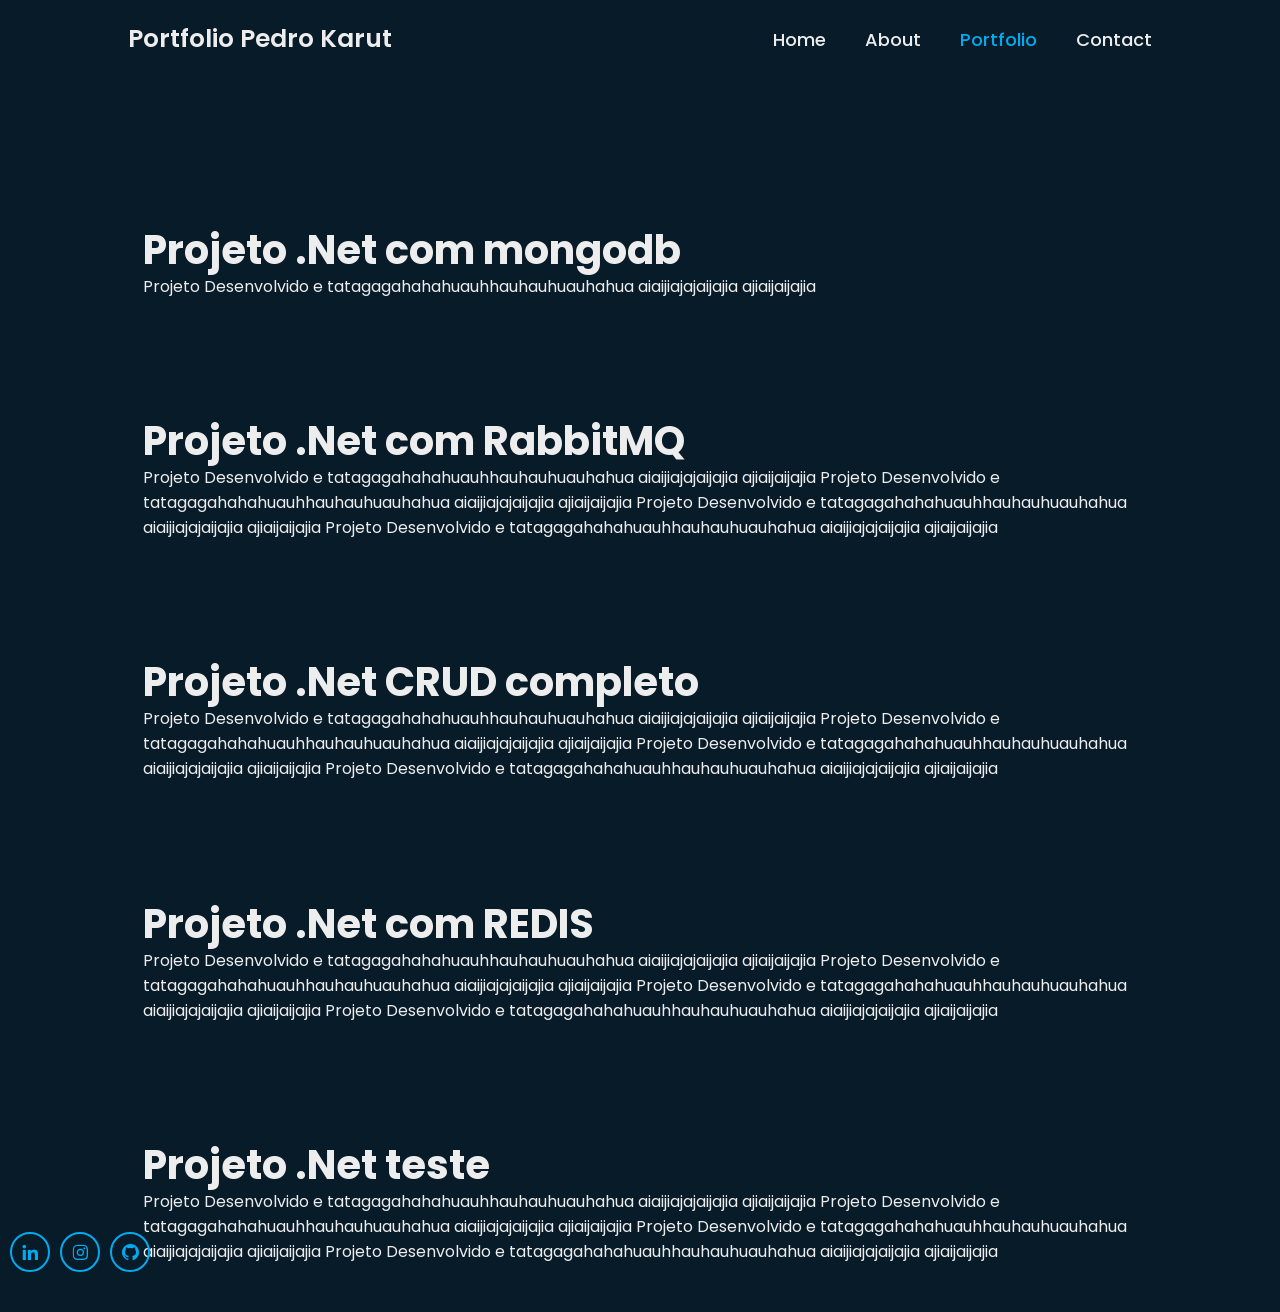
==== portfolio.html @ d159a4c1 "adição de páginas" ====
<!DOCTYPE html>
<html lang="en"> 

<head>
    <meta charset="UTF-8">
    <meta http-equiv="X-UA-Compatible" content="IE=edge">
    <meta name="viewport" content="width=device-width, initial-scale=1.0">
    <title> Portfolio Pedro Karut </title>
    <link rel="stylesheet" href="portfolio.css">
    <link href='https://unpkg.com/boxicons@2.1.4/css/boxicons.min.css' rel='stylesheet'>
</head>

<body>
    <header class="header">
        <a href="#" class="logo">Portfolio Pedro Karut</a>

        <nav class="navbar">
            <a href="index.html" >Home</a>
            <a href="#" >About</a>
            <a href="portfolio.html" class="active">Portfolio</a>
            <a href="contact.html" >Contact</a>
        </nav>
    </header>

    <section class="home">
        <div class="home-content">
            <h1>Projeto .Net com mongodb</h1>
            <p>Projeto Desenvolvido e tatagagahahahuauhhauhauhuauhahua aiaijiajajaijajia ajiaijaijajia</p>
        </div>

        <div class="home-content">
            <h1>Projeto .Net com RabbitMQ</h1>
            <p>Projeto Desenvolvido e tatagagahahahuauhhauhauhuauhahua aiaijiajajaijajia ajiaijaijajia</p>
            <p>Projeto Desenvolvido e tatagagahahahuauhhauhauhuauhahua aiaijiajajaijajia ajiaijaijajia</p>
            <p>Projeto Desenvolvido e tatagagahahahuauhhauhauhuauhahua aiaijiajajaijajia ajiaijaijajia</p>
            <p>Projeto Desenvolvido e tatagagahahahuauhhauhauhuauhahua aiaijiajajaijajia ajiaijaijajia</p>
        </div>

        <div class="home-content">
            <h1>Projeto .Net CRUD completo</h1>
            <p>Projeto Desenvolvido e tatagagahahahuauhhauhauhuauhahua aiaijiajajaijajia ajiaijaijajia</p>
            <p>Projeto Desenvolvido e tatagagahahahuauhhauhauhuauhahua aiaijiajajaijajia ajiaijaijajia</p>
            <p>Projeto Desenvolvido e tatagagahahahuauhhauhauhuauhahua aiaijiajajaijajia ajiaijaijajia</p>
            <p>Projeto Desenvolvido e tatagagahahahuauhhauhauhuauhahua aiaijiajajaijajia ajiaijaijajia</p>
        </div>

        <div class="home-content">
            <h1>Projeto .Net com REDIS</h1>
            <p>Projeto Desenvolvido e tatagagahahahuauhhauhauhuauhahua aiaijiajajaijajia ajiaijaijajia</p>
            <p>Projeto Desenvolvido e tatagagahahahuauhhauhauhuauhahua aiaijiajajaijajia ajiaijaijajia</p>
            <p>Projeto Desenvolvido e tatagagahahahuauhhauhauhuauhahua aiaijiajajaijajia ajiaijaijajia</p>
            <p>Projeto Desenvolvido e tatagagahahahuauhhauhauhuauhahua aiaijiajajaijajia ajiaijaijajia</p>
        </div>

        <div class="home-content">
            <h1>Projeto .Net teste</h1>
            <p>Projeto Desenvolvido e tatagagahahahuauhhauhauhuauhahua aiaijiajajaijajia ajiaijaijajia</p>
            <p>Projeto Desenvolvido e tatagagahahahuauhhauhauhuauhahua aiaijiajajaijajia ajiaijaijajia</p>
            <p>Projeto Desenvolvido e tatagagahahahuauhhauhauhuauhahua aiaijiajajaijajia ajiaijaijajia</p>
            <p>Projeto Desenvolvido e tatagagahahahuauhhauhauhuauhahua aiaijiajajaijajia ajiaijaijajia</p>
        </div>
        
    </section>

    <footer>
        <div class="home-sci">
            <a href="https://www.linkedin.com/in/pedro-karut-gimenez-83218a58/"><i class='bx bxl-linkedin'></i></a>
            <a href="https://www.instagram.com/pedrokarut/"><i class='bx bxl-instagram'></i></a>
            <a href="https://github.com/pedrokarut"><i class='bx bxl-github'></i></a>
        </div>
    </footer>
    


</body>






















































</html>
---- portfolio.css ----
@import url('https://fonts.googleapis.com/css2?family=Poppins:wght@300;400;500;600;700;800;900&display=swap');

* {
    margin: 0;
    padding: 0;
    box-sizing: border-box;
    font-family: 'Poppins', sans-serif;
}

body {
    background: #081b29;
    color: #ededed;
}

.header {
    position: fixed;
    top: 0;
    left: 0;
    width: 100%;
    padding: 20px 10%;
    background: transparent;
    display: flex;
    justify-content: space-between;
    align-items: center;
    z-index: 100;
}

.logo {
    position: relative;
    font-size: 25px;
    color: #ededed;
    text-decoration: none;
    font-weight: 600;
}

.logo::before {
    content: '';
    position: absolute;
    top: 0;
    right: 0;
    width: 100%;
    height: 100%;
    background-color: #081b29;
    animation: showRight 1s ease forwards;
    animation-delay: .4s;
}

.navbar a {
    font-size: 18px;
    color: #ededed;
    text-decoration: none;
    font-weight: 500;
    margin-left: 35px;
}

.navbar a:hover,
.navbar a.active {
    color: #00abf0;
}

.home {
    margin-top: 9%;
    display: inline-block;
    align-items: center;
    padding: 0 10%;
    background-color: #081b29;
}

.home-content {
    max-width: 100%;
    display: inline-block;
    margin-top: 10%;
    padding: 8px 15px;
    align-content: center;
}

.home-content h1 {
    position: relative;
    font-size: 40px;
    font-weight: 700;
    line-height: 1.2;
}

.home-content h1::before {
    content: '';
    position: absolute;
    top: 0;
    right: 0;
    width: 100%;
    height: 100%;
    background-color: #081b29;
    animation: showRight 1s ease forwards;
    animation-delay: 1s;
}

.home-content h3 {
    position: relative;
    font-size: 32px;
    font-weight: 700;
    color: #00abf0;
}

.home-content h3::before {
    content: '';
    position: absolute;
    top: 0;
    right: 0;
    width: 100%;
    height: 100%;
    background-color: #081b29;
    animation: showRight 1s ease forwards;
    animation-delay: 1.3s;
}

.home-content p {
    position: relative;
    font-size: 16px;
    display: contents;
}

.home-content p::before {
    content: '';
    position: absolute;
    top: 0;
    right: 0;
    width: 100%;
    height: 100%;
    background-color: #081b29;
    animation: showRight 1s ease forwards;
    animation-delay: 1.7s;
}

.home-content .btn-box {
    position: relative;
    display: flex;
    justify-content: space-between;
    width: 345px;
    height: 50px;
}

.home-content .btn-box::before {
    content: '';
    position: absolute;
    top: 0;
    right: 0;
    width: 100%;
    height: 100%;
    background-color: #081b29;
    animation: showRight 1s ease forwards;
    animation-delay: 1.9s;
    z-index: 2;
}

.btn-box a {
    position: relative;
    display: inline-flex;
    justify-content: center;
    align-items: center;
    width: 150px;
    height: 100%;
    border: 2px solid #00abf0;
    border-radius: 8px;
    font-size: 19px;
    background: #00abf0;
    color: #081b29;
    text-decoration: none;
    font-weight: 600;
    letter-spacing: 1px;
    z-index: 1;
    overflow: hidden;
    transition: .5s;
}

.btn-box a:nth-child(2) {
    background: transparent;
    color: #00abf0;
}

.btn-box a:nth-child(1) {
    background: transparent;
    color: #00abf0;
}

.btn-box a::before {
    content: '';
    position: absolute;
    top: 0;
    left: 0;
    width: 0;
    height: 100%;
    background-color: #081b29;
    z-index: -1;
    transition: .5s;
}

.btn-box a:hover::before {
    content: '';
    position: absolute;
    top: 0;
    left: 0;
    width: 100%;
    height: 100%;
    background-color: #00abf0;
    z-index: -1;
}

.btn-box a:hover {
    color: #081b29;
}

.home-sci {
    position: relative;
    bottom: 40px;
    width: 150px;
    background-color: transparent;
    display: flex;
    justify-content: space-between;
}

.home-sci::before {
    content: '';
    position: relative;
    top: 0;
    right: 0;
    width: 100%;
    height: 100%;
    background-color: #081b29;
    animation: showRight 1s ease forwards;
    animation-delay: 2.6s;
    z-index: 2;
}

.home-sci a:hover {
    color: #081b29;
}


.home-sci a {
    position: relative;
    display: inline-flex;
    align-items: center;
    justify-content: center;
    width: 40px;
    height: 40px;
    background: transparent;
    border: 2px solid #00abf0;
    border-radius: 50%;
    font-size: 20px;
    color: #00abf0;
    text-decoration: none;
    z-index: 1;
    overflow: hidden;
    transition: .5s;
}

.home-sci a::before {
    content: '';
    position: absolute;
    top: 0;
    left: 0;
    width: 0;
    height: 100%;
    background-color: #00abf0;
    z-index: -1;
    transition:  .5s;
}

.home-sci a:hover::before {
   width: 100%;
}


.foto {
    opacity: 0.5;
    position: relative;
}

/* ANIMATIONS KEYFRAMES */ 
@keyframes showRight {
    100% {
        width: 0;
    }
}
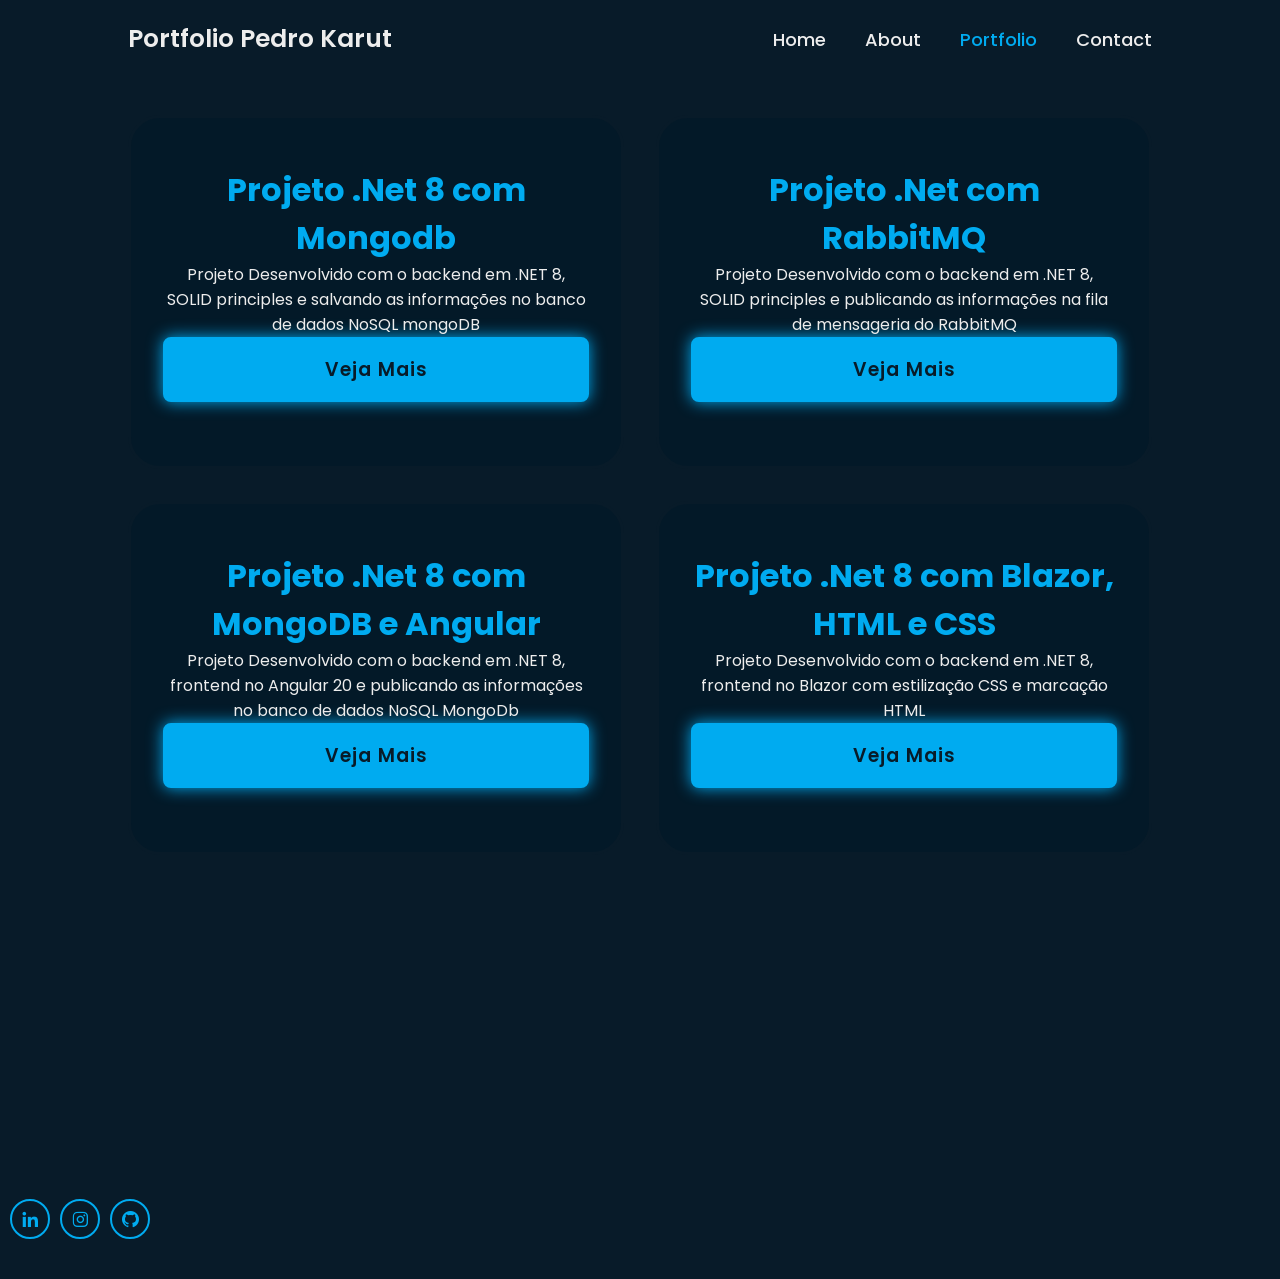
==== commit 6e76e228: "adição da tela de projetos" ====
--- a/portfolio.html
+++ b/portfolio.html
@@ -24,40 +24,32 @@
 
     <section class="home">
         <div class="home-content">
-            <h1>Projeto .Net com mongodb</h1>
-            <p>Projeto Desenvolvido e tatagagahahahuauhhauhauhuauhahua aiaijiajajaijajia ajiaijaijajia</p>
-        </div>
+            <div class="box">
+                <h3>Projeto .Net 8 com Mongodb</h3>
+                <p>Projeto Desenvolvido com o backend em .NET 8, SOLID principles e salvando as informações</p>
+                <p>no banco de dados NoSQL mongoDB</p>
+                <a href="https://github.com/pedrokarut/AngularAplicattion" class="btn">Veja Mais</a>
+            </div>
 
-        <div class="home-content">
-            <h1>Projeto .Net com RabbitMQ</h1>
-            <p>Projeto Desenvolvido e tatagagahahahuauhhauhauhuauhahua aiaijiajajaijajia ajiaijaijajia</p>
-            <p>Projeto Desenvolvido e tatagagahahahuauhhauhauhuauhahua aiaijiajajaijajia ajiaijaijajia</p>
-            <p>Projeto Desenvolvido e tatagagahahahuauhhauhauhuauhahua aiaijiajajaijajia ajiaijaijajia</p>
-            <p>Projeto Desenvolvido e tatagagahahahuauhhauhauhuauhahua aiaijiajajaijajia ajiaijaijajia</p>
-        </div>
+            <div class="box">
+                <h3>Projeto .Net com RabbitMQ</h3>
+                <p>Projeto Desenvolvido com o backend em .NET 8, SOLID principles e publicando as informações</p>
+                <p>na fila de mensageria do RabbitMQ</p>
+                <a href="https://github.com/pedrokarut/RabbitMQ" class="btn">Veja Mais</a>
+            </div>
 
-        <div class="home-content">
-            <h1>Projeto .Net CRUD completo</h1>
-            <p>Projeto Desenvolvido e tatagagahahahuauhhauhauhuauhahua aiaijiajajaijajia ajiaijaijajia</p>
-            <p>Projeto Desenvolvido e tatagagahahahuauhhauhauhuauhahua aiaijiajajaijajia ajiaijaijajia</p>
-            <p>Projeto Desenvolvido e tatagagahahahuauhhauhauhuauhahua aiaijiajajaijajia ajiaijaijajia</p>
-            <p>Projeto Desenvolvido e tatagagahahahuauhhauhauhuauhahua aiaijiajajaijajia ajiaijaijajia</p>
-        </div>
+            <div class="box">
+                <h3>Projeto .Net 8 com MongoDB e Angular</h3>
+                <p>Projeto Desenvolvido com o backend em .NET 8, frontend no Angular 20 e publicando as informações</p>
+                <p>no banco de dados NoSQL MongoDb</p>
+                <a href="https://github.com/pedrokarut/APINetComMongoDB" class="btn">Veja Mais</a>
+            </div>
 
-        <div class="home-content">
-            <h1>Projeto .Net com REDIS</h1>
-            <p>Projeto Desenvolvido e tatagagahahahuauhhauhauhuauhahua aiaijiajajaijajia ajiaijaijajia</p>
-            <p>Projeto Desenvolvido e tatagagahahahuauhhauhauhuauhahua aiaijiajajaijajia ajiaijaijajia</p>
-            <p>Projeto Desenvolvido e tatagagahahahuauhhauhauhuauhahua aiaijiajajaijajia ajiaijaijajia</p>
-            <p>Projeto Desenvolvido e tatagagahahahuauhhauhauhuauhahua aiaijiajajaijajia ajiaijaijajia</p>
-        </div>
-
-        <div class="home-content">
-            <h1>Projeto .Net teste</h1>
-            <p>Projeto Desenvolvido e tatagagahahahuauhhauhauhuauhahua aiaijiajajaijajia ajiaijaijajia</p>
-            <p>Projeto Desenvolvido e tatagagahahahuauhhauhauhuauhahua aiaijiajajaijajia ajiaijaijajia</p>
-            <p>Projeto Desenvolvido e tatagagahahahuauhhauhauhuauhahua aiaijiajajaijajia ajiaijaijajia</p>
-            <p>Projeto Desenvolvido e tatagagahahahuauhhauhauhuauhahua aiaijiajajaijajia ajiaijaijajia</p>
+            <div class="box">
+                <h3>Projeto .Net 8 com Blazor, HTML e CSS</h3>
+                <p>Projeto Desenvolvido com o backend em .NET 8, frontend no Blazor com estilização CSS e marcação HTML</p>
+                <a href="https://github.com/pedrokarut/SimpleBookCatalog" class="btn">Veja Mais</a>
+            </div>
         </div>
         
     </section>
--- a/portfolio.css
+++ b/portfolio.css
@@ -66,14 +66,6 @@
     background-color: #081b29;
 }
 
-.home-content {
-    max-width: 100%;
-    display: inline-block;
-    margin-top: 10%;
-    padding: 8px 15px;
-    align-content: center;
-}
-
 .home-content h1 {
     position: relative;
     font-size: 40px;
@@ -151,64 +143,8 @@
     z-index: 2;
 }
 
-.btn-box a {
-    position: relative;
-    display: inline-flex;
-    justify-content: center;
-    align-items: center;
-    width: 150px;
-    height: 100%;
-    border: 2px solid #00abf0;
-    border-radius: 8px;
-    font-size: 19px;
-    background: #00abf0;
-    color: #081b29;
-    text-decoration: none;
-    font-weight: 600;
-    letter-spacing: 1px;
-    z-index: 1;
-    overflow: hidden;
-    transition: .5s;
-}
-
-.btn-box a:nth-child(2) {
-    background: transparent;
-    color: #00abf0;
-}
-
-.btn-box a:nth-child(1) {
-    background: transparent;
-    color: #00abf0;
-}
-
-.btn-box a::before {
-    content: '';
-    position: absolute;
-    top: 0;
-    left: 0;
-    width: 0;
-    height: 100%;
-    background-color: #081b29;
-    z-index: -1;
-    transition: .5s;
-}
-
-.btn-box a:hover::before {
-    content: '';
-    position: absolute;
-    top: 0;
-    left: 0;
-    width: 100%;
-    height: 100%;
-    background-color: #00abf0;
-    z-index: -1;
-}
-
-.btn-box a:hover {
-    color: #081b29;
-}
-
 .home-sci {
+    margin-top: 30%;
     position: relative;
     bottom: 40px;
     width: 150px;
@@ -275,6 +211,61 @@
     position: relative;
 }
 
+.home .box {
+    flex: 1 1 30rem;
+    background: #031928;
+    padding: 3rem 2rem 4rem;
+    border-radius: 2rem;
+    text-align: center;
+    border: .2rem solid #081b29;
+    height: auto;
+    transition: .5s ease;
+}
+
+.box a {
+    display: flex;
+    justify-content: center;
+    align-items: center;
+    border: 2px solid #00abf0;
+    border-radius: 8px;
+    font-size: 19px;
+    background: #00abf0;
+    color: #081b29;
+    text-decoration: none;
+    font-weight: 600;
+    letter-spacing: 1px;
+    z-index: 1;
+    overflow: hidden;
+    transition: .5s;
+}
+
+.home-content {
+    display: flex;
+    justify-content: center;
+    align-items: center;
+    flex-wrap: wrap;
+    gap: 2rem;
+}
+
+.home-content .box:hover {
+    border-color: #00abf0;
+    transform: scale(1.02);
+}
+
+.btn {
+    display: flex;
+    padding: 1rem 2.7rem;
+    background-color: #00abf0;
+    border-radius: 4rem;
+    box-shadow: 0 0 1rem #00abf0;
+    font-size: 1.6rem;
+    color: #081b29;
+    letter-spacing: .1rem;
+    font-weight: 500;
+    align-items: center;
+    justify-content: center;
+}
+
 /* ANIMATIONS KEYFRAMES */ 
 @keyframes showRight {
     100% {
